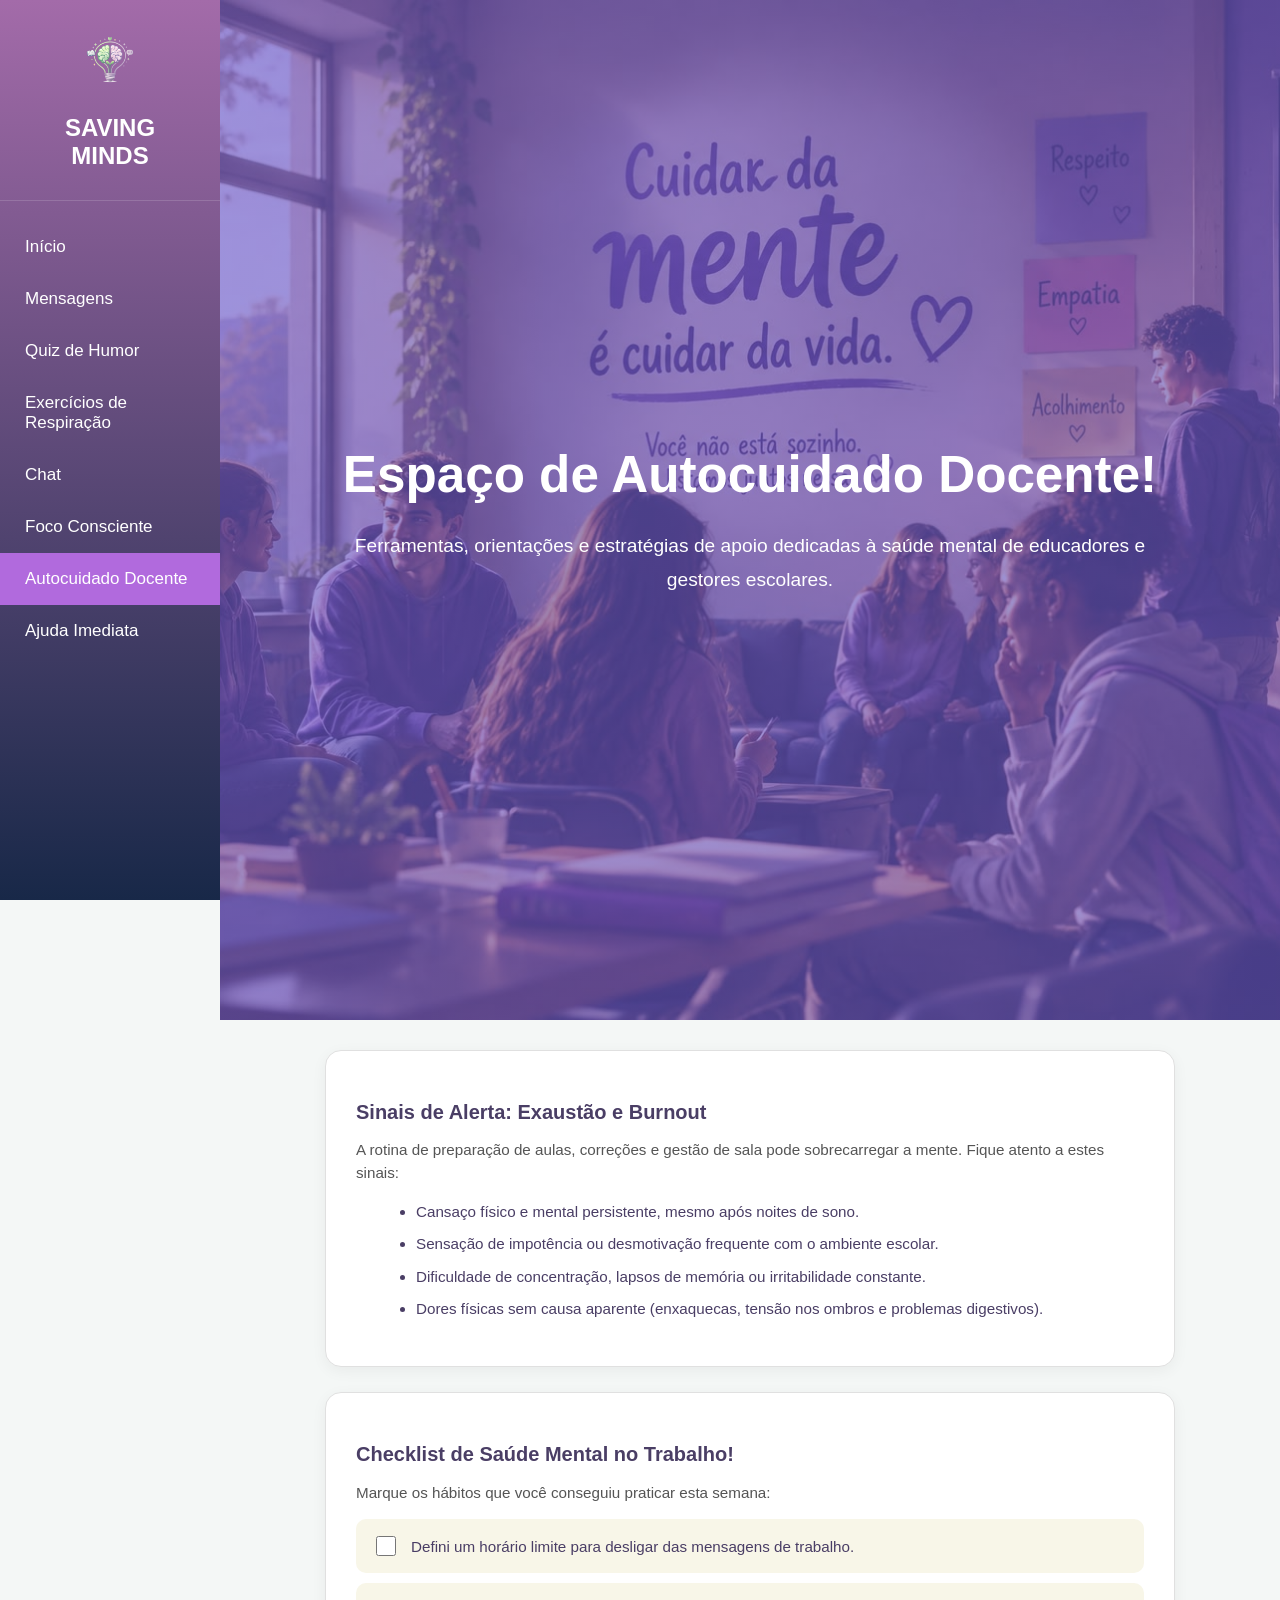
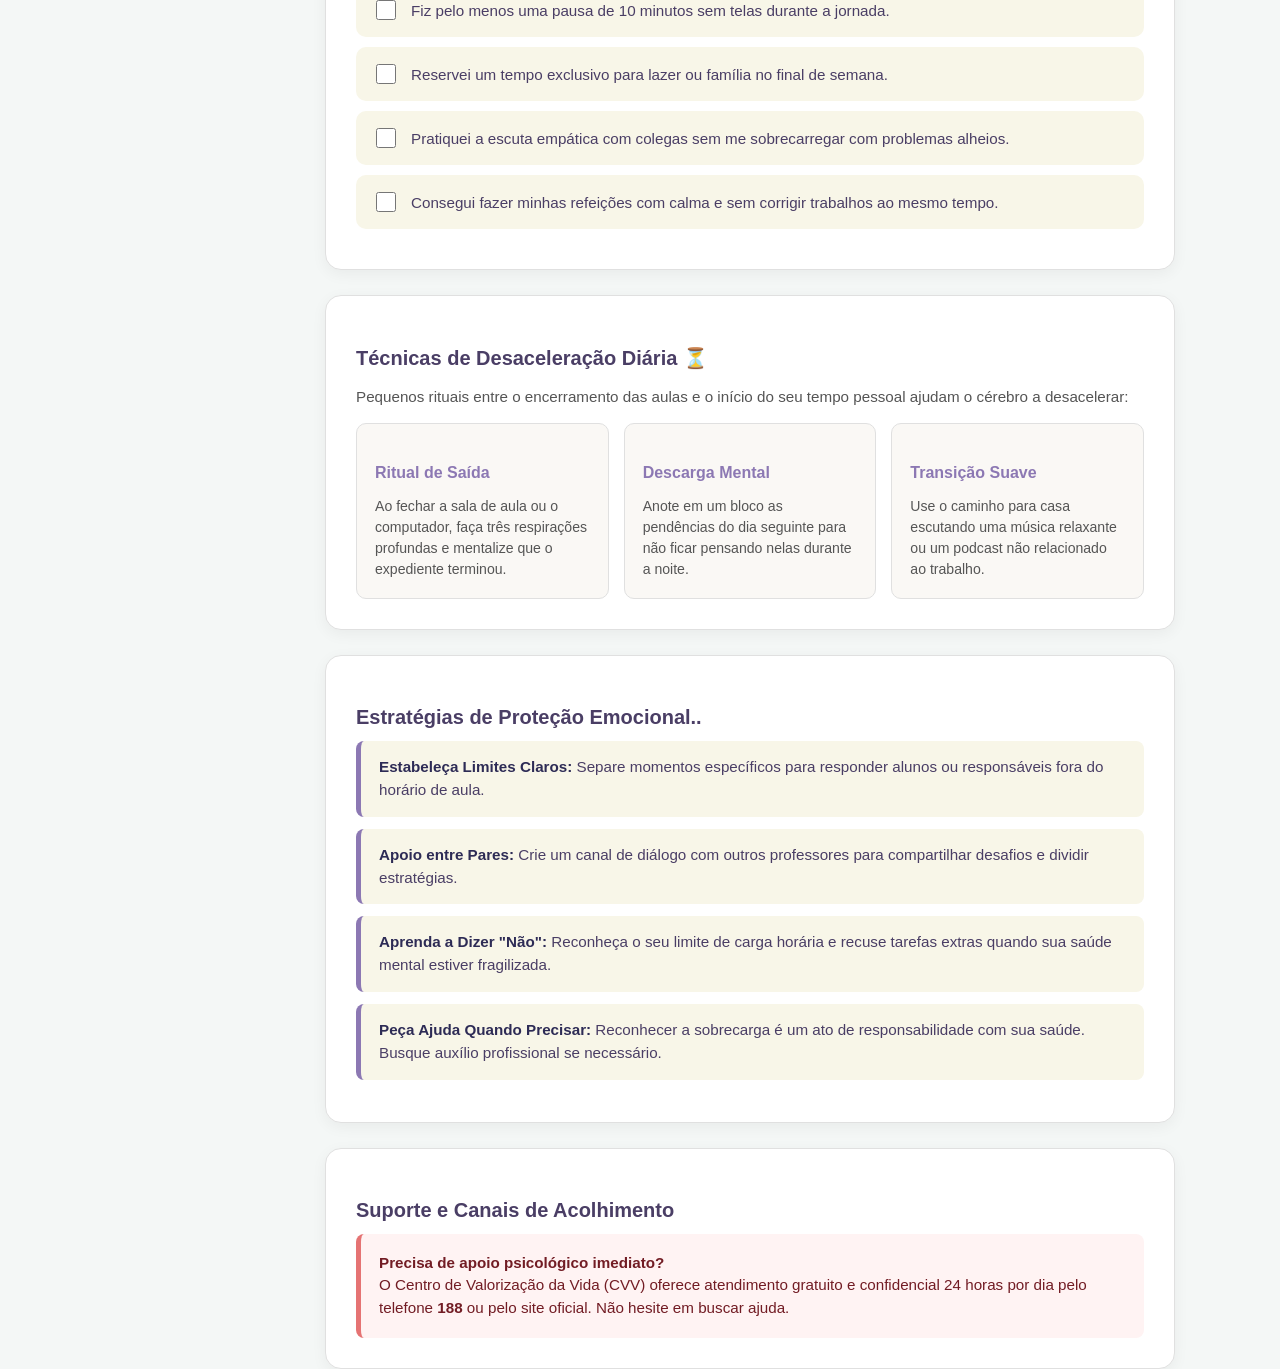
==== save-minds/autocuidado.html @ 0da5eccd "tcc" ====
<!DOCTYPE html>
<html lang="pt-br">

<head>
    <meta charset="UTF-8">
    <meta name="viewport" content="width=device-width, initial-scale=1.0">
    <title>Saving Minds | Autocuidado Docente</title>
    <link rel="stylesheet" href="style.css">
    <style>
        .autocuidado-container {
            display: flex;
            flex-direction: column;
            gap: 25px;
            max-width: 850px;
            margin: 30px auto 0 auto;
        }

        .docente-card {
            background-color: #ffffff;
            padding: 30px;
            border-radius: 16px;
            box-shadow: 0 4px 15px rgba(0, 0, 0, 0.05);
            border: 1px solid #E0E0E0;
        }

        .docente-card h3 {
            color: #4A3E65;
            font-size: 1.25rem;
            margin-bottom: 12px;
        }

        .docente-card p {
            color: #555555;
            font-size: 0.95rem;
            line-height: 1.5;
            margin-bottom: 15px;
        }

        .docente-card ul {
            margin-left: 20px;
            color: #4A3E65;
            font-size: 0.95rem;
            line-height: 1.6;
        }

        .docente-card ul li {
            margin-bottom: 8px;
        }

        /* Checklist com fundo destacado */
        .check-item {
            display: flex;
            align-items: center;
            gap: 12px;
            background-color: #F8F6E8;
            padding: 14px 16px;
            border-radius: 10px;
            margin-bottom: 10px;
            cursor: pointer;
            transition: background-color 0.2s ease;
        }

        .check-item:hover {
            background-color: #f1edd8;
        }

        .check-item input[type="checkbox"] {
            width: 20px;
            height: 20px;
            accent-color: #8C78B3;
            cursor: pointer;
        }

        .check-item label {
            font-size: 0.95rem;
            color: #4A3E65;
            cursor: pointer;
            font-weight: 500;
        }

        /* Dicas em caixas coloridas */
        .dica-box {
            background-color: #F8F6E8;
            border-left: 5px solid #8C78B3;
            padding: 15px 18px;
            border-radius: 8px;
            margin-bottom: 12px;
            font-size: 0.95rem;
            color: #4A3E65;
            line-height: 1.5;
        }

        .dica-box strong {
            color: #2D2B55;
        }

        /* Grade de rotina rápida */
        .rotina-grid {
            display: grid;
            grid-template-columns: repeat(auto-fit, minmax(220px, 1fr));
            gap: 15px;
            margin-top: 15px;
        }

        .rotina-card {
            background-color: #FAF8F5;
            padding: 18px;
            border-radius: 10px;
            border: 1px solid #E0E0E0;
        }

        .rotina-card h4 {
            color: #8C78B3;
            font-size: 1rem;
            margin-bottom: 8px;
        }

        .rotina-card p {
            font-size: 0.88rem;
            margin-bottom: 0;
        }

        /* Alerta de Contato de Apoio */
        .contato-urgente {
            background-color: #FFF3F3;
            border-left: 5px solid #E57373;
            padding: 18px;
            border-radius: 8px;
            color: #721C24;
            font-size: 0.95rem;
            line-height: 1.5;
        }
    </style>
</head>

<body>
    <aside class="sidebar">
        <div class="logo-menu">
            <img class="imgLampadaMenu" src="img/logo.png" alt="Logo Saving Minds">
            <h2>SAVING<br>MINDS</h2>
        </div>

        <nav class="menu">
            <a href="index.html">Início</a>
            <a href="diario.html"> Mensagens</a>
            <a href="quiz.html"> Quiz de Humor</a>
            <a href="respiracao.html"> Exercícios de Respiração</a>
            <a href="chat/chat.html"> Chat</a>
            <a href="foco.html"> Foco Consciente</a>
            <a href="autocuidado.html" class="active"> Autocuidado Docente</a>
            <a href="ajuda.html"> Ajuda Imediata</a>
        </nav>
    </aside>

    <div class="site-wrapper">
        <main>
            <section class="inicio">
                <div class="inicio-texto">
                    <h1>Espaço de Autocuidado Docente!</h1>
                    <p>Ferramentas, orientações e estratégias de apoio dedicadas à saúde mental de educadores e gestores escolares.</p>
                </div>
            </section>

            <div class="autocuidado-container">
                <!-- Card 1: Sinais de Alerta -->
                <div class="docente-card">
                    <h3>Sinais de Alerta: Exaustão e Burnout</h3>
                    <p>A rotina de preparação de aulas, correções e gestão de sala pode sobrecarregar a mente. Fique atento a estes sinais:</p>
                    <ul>
                        <li>Cansaço físico e mental persistente, mesmo após noites de sono.</li>
                        <li>Sensação de impotência ou desmotivação frequente com o ambiente escolar.</li>
                        <li>Dificuldade de concentração, lapsos de memória ou irritabilidade constante.</li>
                        <li>Dores físicas sem causa aparente (enxaquecas, tensão nos ombros e problemas digestivos).</li>
                    </ul>
                </div>

                <!-- Card 2: Checklist -->
                <div class="docente-card">
                    <h3>Checklist de Saúde Mental no Trabalho!</h3>
                    <p>Marque os hábitos que você conseguiu praticar esta semana:</p>
                    
                    <div class="check-item">
                        <input type="checkbox" id="check1">
                        <label for="check1">Defini um horário limite para desligar das mensagens de trabalho.</label>
                    </div>
                    <div class="check-item">
                        <input type="checkbox" id="check2">
                        <label for="check2">Fiz pelo menos uma pausa de 10 minutos sem telas durante a jornada.</label>
                    </div>
                    <div class="check-item">
                        <input type="checkbox" id="check3">
                        <label for="check3">Reservei um tempo exclusivo para lazer ou família no final de semana.</label>
                    </div>
                    <div class="check-item">
                        <input type="checkbox" id="check4">
                        <label for="check4">Pratiquei a escuta empática com colegas sem me sobrecarregar com problemas alheios.</label>
                    </div>
                    <div class="check-item">
                        <input type="checkbox" id="check5">
                        <label for="check5">Consegui fazer minhas refeições com calma e sem corrigir trabalhos ao mesmo tempo.</label>
                    </div>
                </div>

                <!-- Card 3: Rotina de Desaceleração -->
                <div class="docente-card">
                    <h3>Técnicas de Desaceleração Diária ⏳</h3>
                    <p>Pequenos rituais entre o encerramento das aulas e o início do seu tempo pessoal ajudam o cérebro a desacelerar:</p>
                    
                    <div class="rotina-grid">
                        <div class="rotina-card">
                            <h4>Ritual de Saída</h4>
                            <p>Ao fechar a sala de aula ou o computador, faça três respirações profundas e mentalize que o expediente terminou.</p>
                        </div>
                        <div class="rotina-card">
                            <h4>Descarga Mental</h4>
                            <p>Anote em um bloco as pendências do dia seguinte para não ficar pensando nelas durante a noite.</p>
                        </div>
                        <div class="rotina-card">
                            <h4> Transição Suave</h4>
                            <p>Use o caminho para casa escutando uma música relaxante ou um podcast não relacionado ao trabalho.</p>
                        </div>
                    </div>
                </div>

                <!-- Card 4: Estratégias -->
                <div class="docente-card">
                    <h3>Estratégias de Proteção Emocional..</h3>
                    <div class="dica-box">
                        <strong>Estabeleça Limites Claros:</strong> Separe momentos específicos para responder alunos ou responsáveis fora do horário de aula.
                    </div>
                    <div class="dica-box">
                        <strong>Apoio entre Pares:</strong> Crie um canal de diálogo com outros professores para compartilhar desafios e dividir estratégias.
                    </div>
                    <div class="dica-box">
                        <strong>Aprenda a Dizer "Não":</strong> Reconheça o seu limite de carga horária e recuse tarefas extras quando sua saúde mental estiver fragilizada.
                    </div>
                    <div class="dica-box">
                        <strong>Peça Ajuda Quando Precisar:</strong> Reconhecer a sobrecarga é um ato de responsabilidade com sua saúde. Busque auxílio profissional se necessário.
                    </div>
                </div>

                <!-- Card 5: Contatos de Apoio -->
                <div class="docente-card">
                    <h3>Suporte e Canais de Acolhimento</h3>
                    <div class="contato-urgente">
                        <strong>Precisa de apoio psicológico imediato?</strong><br>
                        O Centro de Valorização da Vida (CVV) oferece atendimento gratuito e confidencial 24 horas por dia pelo telefone <strong>188</strong> ou pelo site oficial. Não hesite em buscar ajuda.
                    </div>
                </div>
            </div>
        </main>
    </div>

    <script src="script.js"></script>
</body>

</html>
---- save-minds/style.css ----
:root {
    --bg: #f4f7f6;
    --primary: #74158e;
    --white: #ffffff;
    --text: #2d3436;
    --accent-red: #ff7675; 
}

/* CONFIGURAÇÕES GERAIS */
body {
    font-family: 'Segoe UI', sans-serif;
    background: var(--bg);
    color: var(--text);
    margin: 0;
    display: block; 
}

/* MENU LATERAL (SIDEBAR) */
.sidebar {
    position: fixed;
    top: 0;
    left: 0;
    width: 220px;
    height: 100vh;
    background: linear-gradient(180deg, #a36ba9, #182848);
    display: flex;
    flex-direction: column;
    color: white;
    z-index: 1000;
}

.logo-menu {
    text-align: center;
    padding: 30px 20px;
    border-bottom: 1px solid rgba(255,255,255,.15);
}

.logo-menu img {
    width: 70px;
    margin-bottom: 10px;
}

.logo-menu h2 {
    font-size: 24px;
    margin: 0;
    color: white;
}

.menu {
    display: flex;
    flex-direction: column;
    margin-top: 20px;
}

.menu a {
    text-decoration: none;
    color: white;
    padding: 16px 25px;
    transition: .3s;
    font-size: 17px;
}

.menu a:hover {
    background: rgba(255,255,255,.15);
    padding-left: 35px;
}

.menu .active {
    background: #b16add;
}

/* DESLOCAMENTO DO CONTEÚDO PRINCIPAL (Para não tapar o fundo) */
header,
main,
footer {
    margin-left: 220px; /* Garante que tudo fique ao lado do menu */
}

/* CABEÇALHO */
header {
    background: var(--white);
    padding: 20px 40px;
    display: flex;
    justify-content: space-between;
    align-items: center;
    box-shadow: 0 2px 10px rgba(0,0,0,.08);
}

.logo { 
    padding-left: 40px;
    font-size: 1.5rem; 
    font-weight: bold; 
    color: rgb(95, 36, 150); 
}

/* SEÇÃO INÍCIO / HERO */
.inicio {
    min-height: 100vh;
    background: linear-gradient(rgba(82, 55, 155, 0.75), rgba(82, 55, 155, 0.75)), url("img/fundo.jpeg");
    background-size: cover;
    background-position: center;
    background-repeat: no-repeat;
    display: flex;
    justify-content: center;
    align-items: center;
    text-align: center;
    padding: 60px 20px;
}

.inicio-texto {
    max-width: 850px;
    color: white;
}

.inicio-texto h1 {
    font-size: 3.2rem;
    margin-bottom: 25px;
    font-weight: bold;
}

.inicio-texto p {
    font-size: 1.2rem;
    line-height: 1.8;
    margin-bottom: 20px;
}

.btn-inicio {
    display: inline-block;
    margin-top: 20px;
    padding: 15px 35px;
    background: white;
    color: #5d3fd3;
    text-decoration: none;
    font-size: 18px;
    font-weight: bold;
    border-radius: 40px;
    transition: 0.3s;
}

.hero { 
    text-align: center; 
    padding: 60px 20px 30px;
    background-color: rgb(243, 248, 243); 
}

.imagemInicio {
    display: block;
    width: 80%;
    max-width: 700px;
    height: auto;
    object-fit: cover;
    margin: 40px auto 0;
    border-radius: 20px;
    box-shadow: 0 10px 30px rgba(0,0,0,.2);
    animation: flutuar 4s ease-in-out infinite;
}

@keyframes flutuar {
    0% { transform: translateY(0); }
    50% { transform: translateY(-12px); }
    100% { transform: translateY(0); }
}

/* CARDS E RECURSOS */
.mood-card {
    background: var(--white);
    max-width: 500px;
    margin: 20px auto;
    padding: 30px;
    border-radius: 30px;
    box-shadow: 0 10px 25px rgba(0,0,0,0.05); 
}

.mood-options { 
    display: flex; 
    justify-content: center; 
    gap: 20px; 
    margin-top: 20px; 
}

.mood-btn { 
    font-size: 3rem; 
    border: none; 
    background: none; 
    cursor: pointer; 
    transition: 0.2s; 
}

.mood-btn:hover { 
    transform: scale(1.2); 
}

.features-grid {
    display: grid;
    grid-template-columns: repeat(auto-fit, minmax(250px, 1fr));
    gap: 20px;
    max-width: 1000px;
    margin: 0 auto 50px;
    padding: 20px 40px 50px;
}

.card {
    background: var(--white);
    padding: 30px;
    border-radius: 20px;
    text-align: center;
    box-shadow: 0 5px 15px rgba(0,0,0,0.05);
    transition: 0.3s;
}

.card:hover { 
    transform: translateY(-5px); 
}

.card-link { 
    text-decoration: none; 
    color: inherit; 
}

/* BOTÕES E MODAIS DE EMERGÊNCIA */
.emergencyButton {
    color: rgb(0, 0, 0);
    border: none;
    padding: 12px 25px;
    border-radius: 50px;
    cursor: pointer;
    font-weight: bold;
}

.emergencyButton:hover { opacity: 0.8; }
.emergencyButton:active { opacity: 0.6; }

.modal {
    display: none;
    position: fixed;
    z-index: 2000;
    left: 0; 
    top: 0; 
    width: 100%; 
    height: 100%;
    background: rgba(0,0,0,0.5); 
}

.modal-content {
    background: white;
    margin: 15% auto;
    padding: 30px;
    width: 320px;
    border-radius: 25px;
    text-align: center; 
}

.imgLampada {
    max-width: 120px;
    height: auto;
}

/*img.imgLampada {
    max-width: 100px;
    height: auto;
    size: 20%;
}*/

/* SLIDER */
.container-slider {
    display: flex;
    justify-content: center;
    margin: 50px 0;
}

.slider {
    width: 95%;
    max-width: 1300px;
    height: 700px;
    position: relative;
    overflow: hidden;
    border-radius: 20px;
    box-shadow: 0 10px 30px rgba(0,0,0,.2);
}

.slide {
    position: absolute;
    width: 100%;
    height: 100%;
    object-fit: cover;
    opacity: 0;
    transition: opacity .8s;
}

.slide.active {
    opacity: 1;
}

/* SEÇÃO SOBRE */
.sobre-container {
    max-width: 900px;
    margin: 60px auto;
    padding: 0 20px;
    display: flex;
    flex-direction: column;
    gap: 40px;
}

.sobre-topico {
    background: var(--white);
    padding: 40px;
    border-radius: 25px;
    box-shadow: 0 10px 25px rgba(0, 0, 0, 0.04);
    transition: all 0.3s ease;
    border-left: 6px solid rgb(208, 157, 255); 
}

.sobre-topico:hover {
    transform: translateY(-5px);
    box-shadow: 0 15px 35px rgba(0, 0, 0, 0.08);
}

.sobre-topico h3 {
    color: var(--primary);
    font-size: 1.6rem;
    margin-top: 0;
    margin-bottom: 20px;
    display: flex;
    align-items: center;
    gap: 10px;
}

.sobre-topico p {
    font-size: 1.1rem;
    line-height: 1.8;
    color: #444444;
    margin-bottom: 15px;
}

.sobre-topico p:last-child {
    margin-bottom: 0;
}

.sobre-topico strong {
    color: #2d3748;
}

/* RODAPÉ */
footer {
    background-color: var(--white);
    color: var(--text);
    padding: 50px 20px 20px;
    margin-top: 60px;
    text-align: center;
    box-shadow: 0 -5px 20px rgba(0, 0, 0, 0.05); 
}

.footer-conteudo {
    max-width: 800px;
    margin: 0 auto;
    display: flex;
    flex-direction: column;
    gap: 15px;
    align-items: center;
}

.footer-emergencia {
    background-color: rgb(255, 235, 235); 
    padding: 20px;
    border-radius: 15px;
    margin: 20px 0;
    width: 100%;
}

.footer-emergencia p {
    color: var(--accent-red);
    font-weight: bold;
    margin-bottom: 15px;
}

.footer-direitos {
    font-size: 0.9rem;
    color: #888;
    margin-top: 20px;
    border-top: 1px solid #eee;
    padding-top: 20px;
    width: 100%;
}
.inicio{
    background-image:
        linear-gradient(rgba(106, 90, 205, 0.65), rgba(106, 90, 205, 0.65)),
        url("img/fundo.tcc.jpeg");

    background-size: cover;
    background-position: center;
    background-repeat: no-repeat;
}

/* --- ESTILO ANIMAÇÃO DO MODAL DE HUMOR --- */

/* Fundo escuro suave com desfoque */
.modal {
    display: none; 
    position: fixed;
    top: 0;
    left: 0;
    width: 100%;
    height: 100%;
    background-color: rgba(0, 0, 0, 0.4);
    backdrop-filter: blur(4px); /* Efeito fosco bonito no fundo */
    justify-content: center;
    align-items: center;
    z-index: 1000;
    animation: fadeIn 0.3s ease-out forwards;
}

/* Card centralizado com animação de subida */
.modal-content {
    background: #ffffff;
    padding: 30px 25px;
    border-radius: 20px;
    text-align: center;
    max-width: 380px;
    width: 85%;
    box-shadow: 0 10px 30px rgba(0, 0, 0, 0.15);
    transform: scale(0.8);
    animation: popUp 0.3s cubic-bezier(0.175, 0.885, 0.32, 1.275) forwards;
}

/* Emoji gigante no topo do modal */
.modal-emoji {
    font-size: 48px;
    margin-bottom: 10px;
    display: block;
    animation: float 2s ease-in-out infinite;
}

/* Texto da frase */
#textoFrase {
    font-size: 16px;
    color: #4a4a4a;
    line-height: 1.5;
    margin-bottom: 22px;
    font-weight: 500;
}

/* Botão Fechar bonitinho */
.modal-content .btn-save {
    background-color: #6c5ce7;
    color: #ffffff;
    border: none;
    padding: 10px 28px;
    font-size: 14px;
    font-weight: 600;
    border-radius: 25px;
    cursor: pointer;
    transition: all 0.2s ease;
    box-shadow: 0 4px 10px rgba(108, 92, 231, 0.3);
}

.modal-content .btn-save:hover {
    background-color: #c484e0;
    transform: translateY(-2px);
    box-shadow: 0 6px 14px rgba(108, 92, 231, 0.4);
}

/* --- ANIMAÇÕES KEYFRAMES --- */
@keyframes fadeIn {
    from { opacity: 0; }
    to { opacity: 1; }
}

@keyframes popUp {
    from {
        opacity: 0;
        transform: scale(0.7) translateY(20px);
    }
    to {
        opacity: 1;
        transform: scale(1) translateY(0);
    }
}

@keyframes float {
    0%, 100% { transform: translateY(0); }
    50% { transform: translateY(-6px); }
}
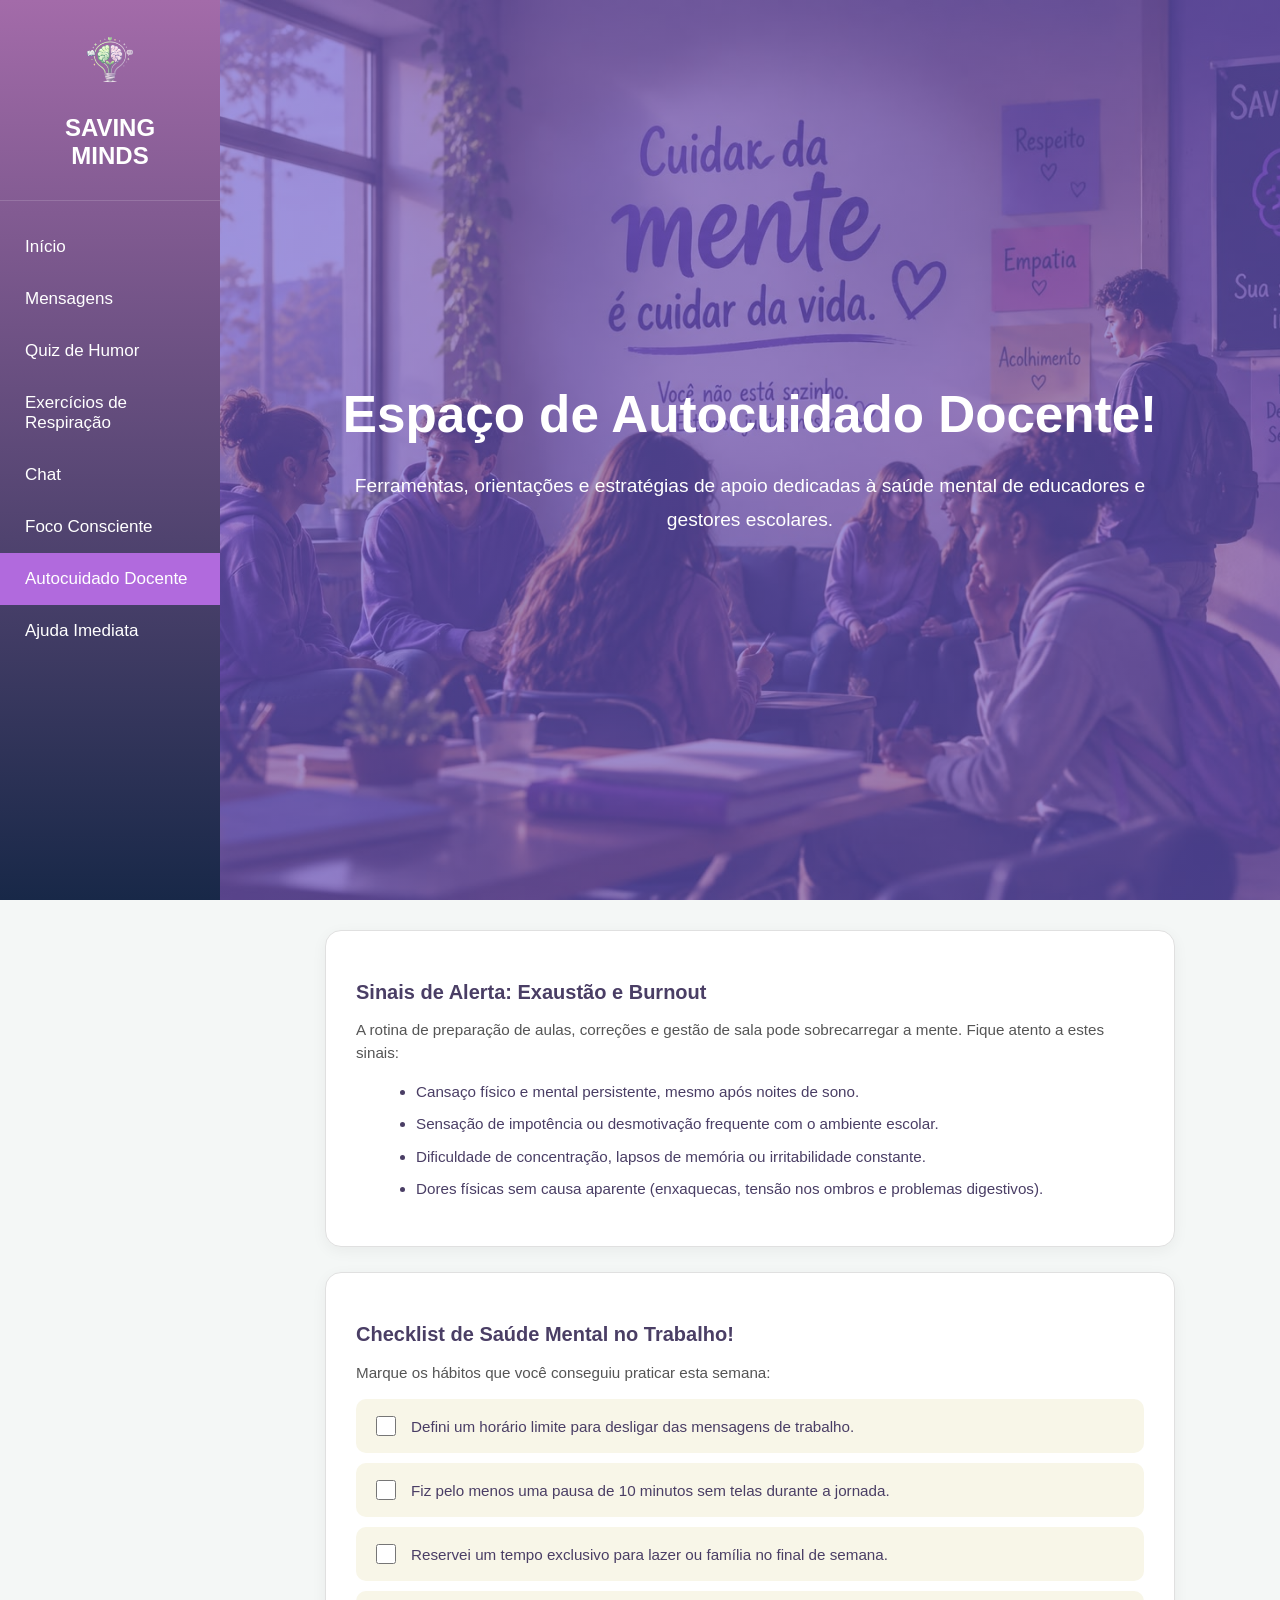
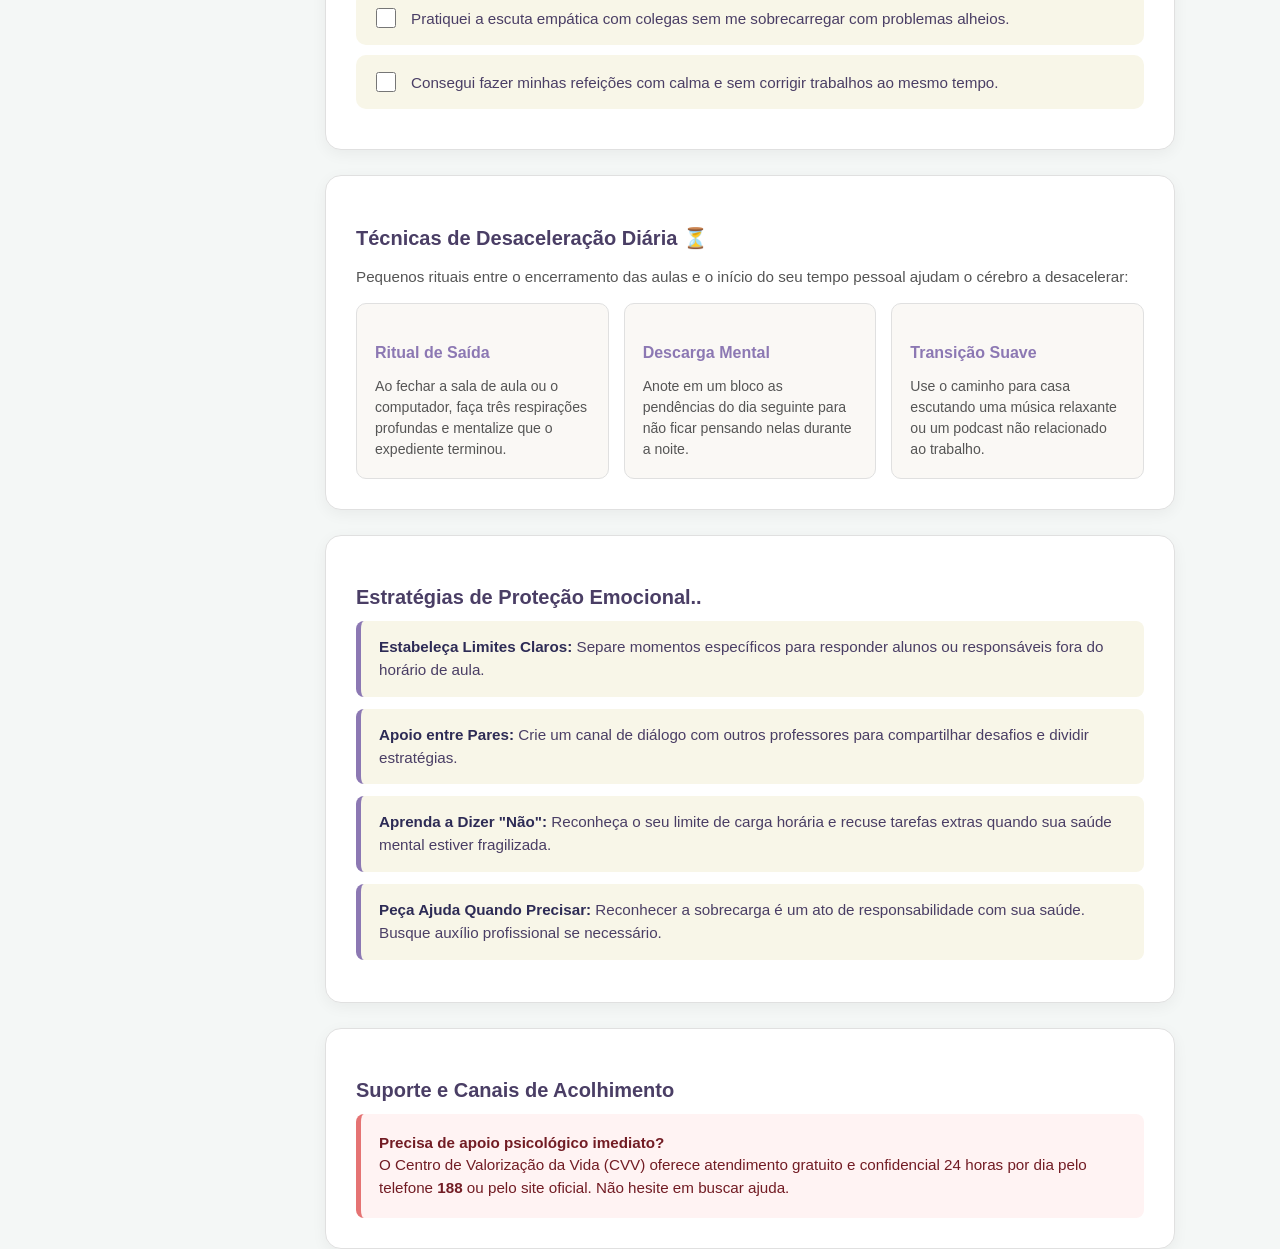
==== commit d49944c3: "Responsividade do site" ====
--- a/save-minds/autocuidado.html
+++ b/save-minds/autocuidado.html
@@ -6,6 +6,7 @@
     <meta name="viewport" content="width=device-width, initial-scale=1.0">
     <title>Saving Minds | Autocuidado Docente</title>
     <link rel="stylesheet" href="style.css">
+    <link rel="stylesheet" href="responsive.css">
     <style>
         .autocuidado-container {
             display: flex;
@@ -252,6 +253,7 @@
     </div>
 
     <script src="script.js"></script>
+    <script src="responsive-menu.js"></script>
 </body>
 
 </html>
--- a/save-minds/responsive.css
+++ b/save-minds/responsive.css
@@ -0,0 +1,173 @@
+/* =====================================================
+   RESPONSIVO - SAVING MINDS
+   Arquivo separado, não mexe em nada do style.css.
+   Ele só é aplicado quando a tela é pequena (celular/tablet).
+   ===================================================== */
+
+   * {
+    box-sizing: border-box;
+}
+
+html, body {
+    overflow-x: hidden;
+    max-width: 100%;
+}
+
+/* Botão hambúrguer (só aparece no celular, é criado pelo responsive-menu.js) */
+.menu-hamburguer {
+    display: none;
+    position: fixed;
+    top: 14px;
+    left: 14px;
+    z-index: 1100;
+    width: 46px;
+    height: 46px;
+    background: var(--primary, #74158e);
+    border: none;
+    border-radius: 12px;
+    color: #fff;
+    font-size: 22px;
+    cursor: pointer;
+    box-shadow: 0 4px 14px rgba(0,0,0,.3);
+}
+
+/* Fundo escuro atrás do menu quando ele está aberto no celular */
+.overlay-menu {
+    display: none;
+    position: fixed;
+    inset: 0;
+    background: rgba(0,0,0,.45);
+    z-index: 999;
+}
+
+.overlay-menu.ativo {
+    display: block;
+}
+
+@media (max-width: 900px) {
+
+    .menu-hamburguer {
+        display: block;
+    }
+
+    /* Sidebar vira um menu que desliza da esquerda, escondido por padrão */
+    .sidebar {
+        width: 250px;
+        transform: translateX(-100%);
+        transition: transform .3s ease;
+    }
+
+    .sidebar.aberta {
+        transform: translateX(0);
+    }
+
+    /* Sem o menu fixo ocupando espaço, o conteúdo usa a tela toda */
+    header,
+    main,
+    footer {
+        margin-left: 0 !important;
+    }
+
+    header {
+        padding: 16px 20px 16px 70px;
+        flex-wrap: wrap;
+        gap: 10px;
+    }
+
+    .logo {
+        padding-left: 0;
+        font-size: 1.2rem;
+    }
+
+    /* Seção inicial (Home) */
+    .inicio {
+        padding: 90px 16px 40px;
+    }
+
+    .inicio-texto h1 {
+        font-size: 2rem;
+    }
+
+    .inicio-texto p {
+        font-size: 1rem;
+    }
+
+    .imagemInicio {
+        width: 100%;
+    }
+
+    .features-grid {
+        grid-template-columns: 1fr;
+        padding: 16px;
+    }
+
+    .slider {
+        width: 100%;
+        height: 260px;
+    }
+
+    .sobre-container {
+        padding: 0 16px;
+        margin: 40px auto;
+    }
+
+    .sobre-topico {
+        padding: 22px;
+    }
+
+    .sobre-topico h3 {
+        font-size: 1.3rem;
+    }
+
+    .mood-card {
+        margin: 16px;
+        padding: 20px;
+    }
+
+    .mood-btn {
+        font-size: 2.2rem;
+    }
+
+    .modal-content {
+        width: 88%;
+        margin: 0 auto;
+    }
+
+    .footer-conteudo {
+        padding: 0 10px;
+    }
+
+    /* Contêineres genéricos de conteúdo das páginas internas
+       (Diário, Quiz, Respiração, Foco, Prioridades, Autocuidado, Chat) */
+    main {
+        padding: 16px !important;
+    }
+}
+
+@media (max-width: 480px) {
+
+    .inicio-texto h1 {
+        font-size: 1.6rem;
+    }
+
+    .inicio-texto p {
+        font-size: .95rem;
+    }
+
+    .btn-inicio {
+        padding: 12px 26px;
+        font-size: 15px;
+    }
+
+    .mood-options {
+        gap: 10px;
+    }
+
+    .mood-btn {
+        font-size: 1.8rem;
+    }
+
+    .card {
+        padding: 20px;
+    }
+}
